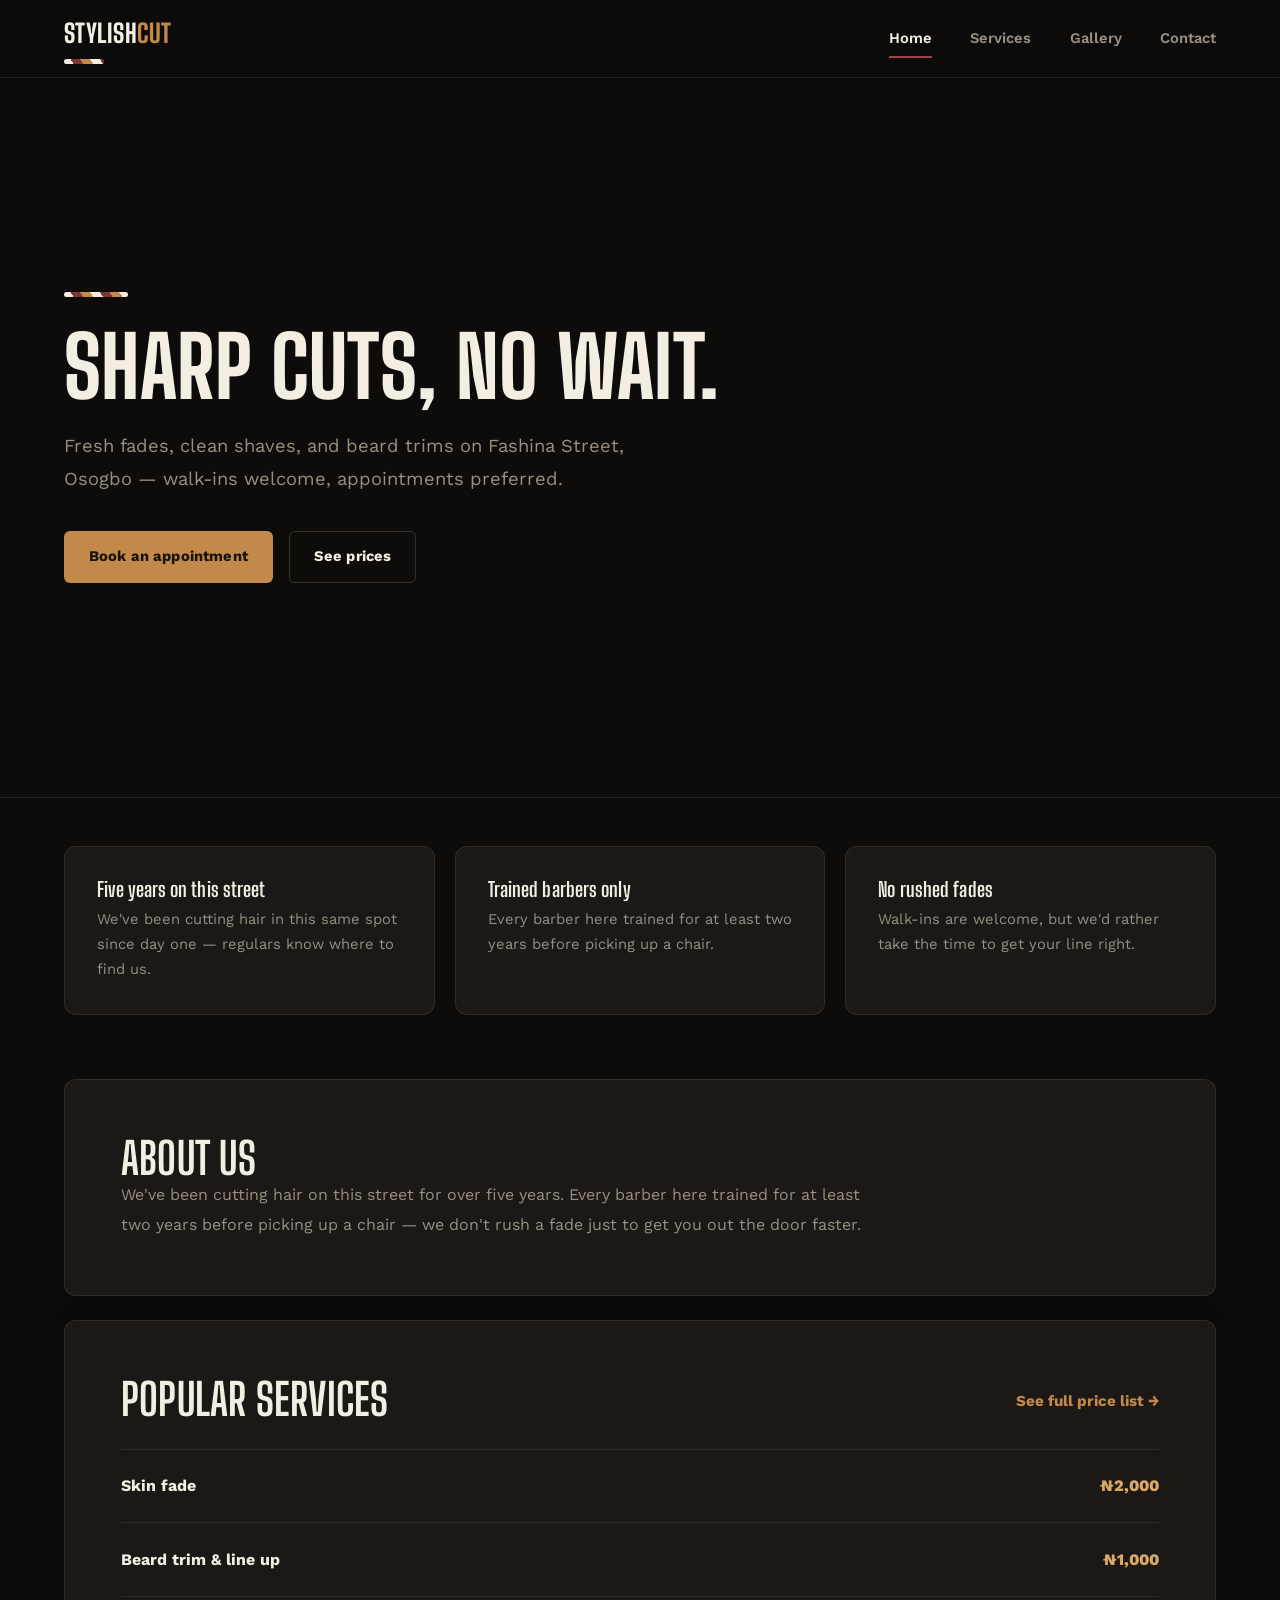
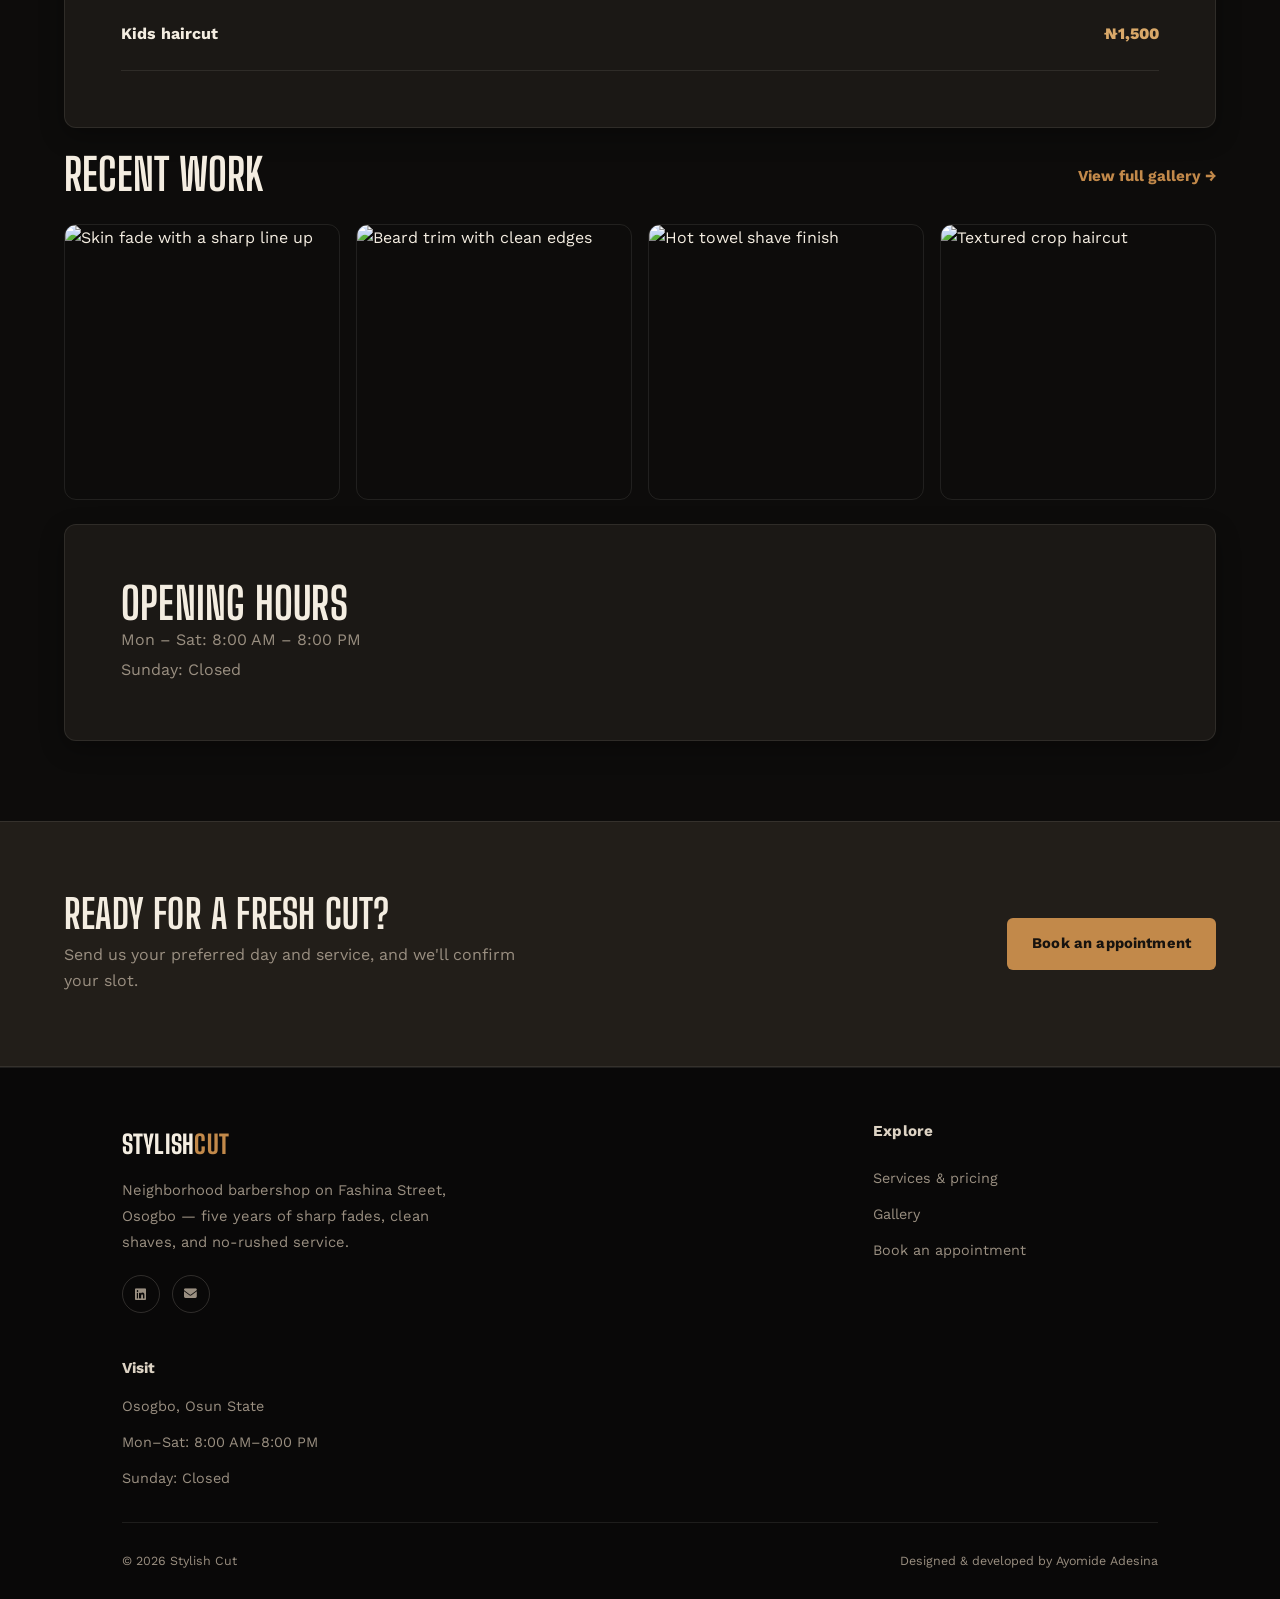
==== index.html @ ac700b98 "Add files via upload" ====
<!DOCTYPE html>
<html lang="en">
<head>
<meta charset="UTF-8">
<meta name="viewport" content="width=device-width, initial-scale=1.0">
<title>Stylish Cut — Barbershop in Osogbo, Osun State</title>
<meta name="description" content="Stylish Cut is a neighborhood barbershop on Fashina Street, Osogbo. Fresh fades, clean shaves, and beard trims — walk-ins welcome, appointments preferred.">
<link rel="icon" href="data:image/svg+xml,%3Csvg xmlns='http://www.w3.org/2000/svg' viewBox='0 0 32 32'%3E%3Crect width='32' height='32' rx='6' fill='%230d0c0b'/%3E%3Crect x='6' y='4' width='4' height='24' fill='%23f4ede1' transform='rotate(20 8 16)'/%3E%3Crect x='14' y='4' width='4' height='24' fill='%237f3535' transform='rotate(20 16 16)'/%3E%3Crect x='22' y='4' width='4' height='24' fill='%23c2894a' transform='rotate(20 24 16)'/%3E%3C/svg%3E">
<link rel="preconnect" href="https://fonts.googleapis.com">
<link rel="preconnect" href="https://fonts.gstatic.com" crossorigin>
<link href="https://fonts.googleapis.com/css2?family=Big+Shoulders+Display:wght@600;700;800;900&family=Work+Sans:wght@400;500;600;700&display=swap" rel="stylesheet">
<link rel="stylesheet" href="style.css">
<link rel="stylesheet" href="https://cdnjs.cloudflare.com/ajax/libs/font-awesome/6.5.1/css/all.min.css">
</head>
<body>

<a href="#main" class="skip-link">Skip to content</a>

<header class="site-header">
 <div class="brand">
 <a href="index.html" class="wordmark">Stylish<span>Cut</span></a>
 <span class="stripe" aria-hidden="true"></span>
 </div>
 <button class="nav-toggle" aria-label="Toggle menu" aria-expanded="false">
 <span class="nav-toggle-bars"><span></span><span></span><span></span></span>
 </button>
 <nav>
 <ul>
 <li><a href="index.html">Home</a></li>
 <li><a href="services.html">Services</a></li>
 <li><a href="gallery.html">Gallery</a></li>
 <li><a href="contact.html">Contact</a></li>
 </ul>
 </nav>
</header>

<main id="main">

 <!-- Hero -->
 <section class="hero">
 <span class="stripe" aria-hidden="true"></span>
 <h1>Sharp cuts, no wait.</h1>
 <p>Fresh fades, clean shaves, and beard trims on Fashina Street, Osogbo — walk-ins welcome, appointments preferred.</p>
 <div class="hero-actions">
 <a href="contact.html" class="btn">Book an appointment</a>
 <a href="services.html" class="btn btn-outline">See prices</a>
 </div>
 </section>

 <!-- Value props, drawn from the about copy -->
 <section class="value-grid" aria-label="Why choose Stylish Cut">
 <div class="value-card">
 <span class="stripe" aria-hidden="true"></span>
 <h3>Five years on this street</h3>
 <p>We've been cutting hair in this same spot since day one — regulars know where to find us.</p>
 </div>
 <div class="value-card">
 <span class="stripe" aria-hidden="true"></span>
 <h3>Trained barbers only</h3>
 <p>Every barber here trained for at least two years before picking up a chair.</p>
 </div>
 <div class="value-card">
 <span class="stripe" aria-hidden="true"></span>
 <h3>No rushed fades</h3>
 <p>Walk-ins are welcome, but we'd rather take the time to get your line right.</p>
 </div>
 </section>

 <!-- About blurb -->
 <section class="about-teaser">
 <h2>About us</h2>
 <p>We've been cutting hair on this street for over five years. Every barber here trained for at least two years before picking up a chair — we don't rush a fade just to get you out the door faster.</p>
 </section>

 <!-- Featured services -->
 <section class="services-teaser">
 <div class="section-heading">
 <div>
 <span class="stripe" aria-hidden="true"></span>
 <h2>Popular services</h2>
 </div>
 <a href="services.html">See full price list →</a>
 </div>
 <ul class="service-list">
 <li>
 <span class="service-name">Skin fade</span>
 <span class="service-price">₦2,000</span>
 </li>
 <li>
 <span class="service-name">Beard trim & line up</span>
 <span class="service-price">₦1,000</span>
 </li>
 <li>
 <span class="service-name">Kids haircut</span>
 <span class="service-price">₦1,500</span>
 </li>
 </ul>
 </section>

 <!-- Gallery preview -->
 <section class="gallery-preview">
 <div class="section-heading">
 <div>
 <span class="stripe" aria-hidden="true"></span>
 <h2>Recent work</h2>
 </div>
 <a href="gallery.html">View full gallery →</a>
 </div>
 <div class="gallery-preview-grid">
 <a href="gallery.html"><img src="images/gallery-1.webp" alt="Skin fade with a sharp line up"></a>
 <a href="gallery.html"><img src="images/gallery-3.webp" alt="Beard trim with clean edges"></a>
 <a href="gallery.html"><img src="images/gallery-5.webp" alt="Hot towel shave finish"></a>
 <a href="gallery.html"><img src="images/gallery-6.jpg" alt="Textured crop haircut"></a>
 </div>
 </section>

 <!-- Hours teaser -->
 <section class="hours-teaser">
 <h2>Opening hours</h2>
 <p>Mon – Sat: 8:00 AM – 8:00 PM<br>Sunday: Closed</p>
 </section>

 <!-- Closing CTA -->
 <div class="cta-band">
 <div>
 <h2>Ready for a fresh cut?</h2>
 <p>Send us your preferred day and service, and we'll confirm your slot.</p>
 </div>
 <a href="contact.html" class="btn">Book an appointment</a>
 </div>

</main>

<footer>
 <div class="footer-grid">
 <div class="footer-brand">
 <a href="index.html" class="wordmark">Stylish<span>Cut</span></a>
 <p>Neighborhood barbershop on Fashina Street, Osogbo — five years of sharp fades, clean shaves, and no-rushed service.</p>
 <!-- TODO: swap in the real social links when ready -->
 <div class="footer-social" aria-label="Social media">
         <a href="https://www.linkedin.com/in/ayomide-adesina-8258b2412"
           target="_blank"
           rel="noopener noreferrer"
           aria-label="LinkedIn">

            <i class="fa-brands fa-linkedin" aria-hidden="true"></i>
    <a href="mailto:adesinaa276@gmail.com"
           aria-label="Email">

            <i class="fa-solid fa-envelope" aria-hidden="true"></i>
 </div></div>
 
 <div class="footer-col">
 <h4>Explore</h4>
 <ul>
 <li><a href="services.html">Services & pricing</a></li>
 <li><a href="gallery.html">Gallery</a></li>
 <li><a href="contact.html">Book an appointment</a></li>
 </ul>
 </div>
 <div class="footer-col">
 <h4>Visit</h4>
 <ul>
 <li><span> Osogbo, Osun State</span></li>
 <li><span>Mon–Sat: 8:00 AM–8:00 PM</span></li>
 <li><span>Sunday: Closed</span></li>
 </ul>
 </div>
 </div>
 <div class="footer-bottom">
 <span>&copy; 2026 Stylish Cut</span>
 <span>Designed & developed by Ayomide Adesina</span>
 </div>
</footer>

<script src="script.js"></script>
</body>
</html>
---- style.css ----
/* =========================================================
   STYLISH CUT — barbershop website
   Design language: near-black grooming-lounge palette, brass
   and barber-pole burgundy accents, condensed display type for
   signage-style headlines, a recurring diagonal stripe motif
   (drawn from the barber pole) used as a structural divider.
   ========================================================= */

/* =========================
   1. DESIGN TOKENS
   ========================= */

:root {
    --bg: #0d0c0b;
    --bg-soft: #141210;
    --surface: #1b1815;
    --surface-alt: #221e19;

    --brass: #c2894a;
    --brass-light: #d9a869;
    --brass-dark: #9c6a35;

    --burgundy: #7f3535;
    --burgundy-light: #9c4747;

    --cream: #f4ede1;
    --cream-soft: #ddd3c4;
    --stone: #9a8f81;

    --border: rgba(244, 237, 225, 0.09);
    --border-strong: rgba(244, 237, 225, 0.16);

    --max-width: 1180px;
    --header-height: 78px;

    --radius-sm: 6px;
    --radius-md: 12px;
    --radius-lg: 18px;

    --shadow-sm: 0 8px 24px rgba(0, 0, 0, 0.30);
    --shadow-md: 0 20px 50px rgba(0, 0, 0, 0.40);

    --ease: 200ms cubic-bezier(0.4, 0, 0.2, 1);
    --ease-slow: 420ms cubic-bezier(0.4, 0, 0.2, 1);

    --stripe: repeating-linear-gradient(
        55deg,
        var(--cream) 0 8px,
        var(--burgundy) 8px 16px,
        var(--brass) 16px 24px
    );
}


/* =========================
   2. RESET / FOUNDATION
   ========================= */

* {
    margin: 0;
    padding: 0;
    box-sizing: border-box;
}

html {
    scroll-behavior: smooth;
    background: var(--bg);
}

@media (prefers-reduced-motion: reduce) {
    html {
        scroll-behavior: auto;
    }

    * {
        animation-duration: 0.01ms !important;
        animation-iteration-count: 1 !important;
        transition-duration: 0.01ms !important;
    }
}

body {
    min-height: 100vh;
    display: flex;
    flex-direction: column;

    font-family: "Work Sans", "Segoe UI", Arial, sans-serif;
    font-size: 16px;
    line-height: 1.6;

    background: var(--bg);
    color: var(--cream);

    overflow-x: hidden;
}

main {
    flex: 1;
}

img {
    display: block;
    width: 100%;
    max-width: 100%;
}

a {
    color: inherit;
    text-decoration: none;
}

ul {
    list-style: none;
}

button,
input,
select,
textarea {
    font: inherit;
    color: inherit;
}

button {
    border: 0;
    background: none;
}

::selection {
    background: var(--brass);
    color: var(--bg);
}

:focus-visible {
    outline: 2px solid var(--brass-light);
    outline-offset: 3px;
}

/* Skip link — hidden until keyboard-focused */
.skip-link {
    position: absolute;
    top: -100px;
    left: 1rem;
    z-index: 2000;

    padding: 0.75rem 1.25rem;
    background: var(--brass);
    color: var(--bg);
    font-weight: 700;
    border-radius: var(--radius-sm);

    transition: top var(--ease);
}

.skip-link:focus {
    top: 1rem;
}


/* =========================
   3. GLOBAL TYPOGRAPHY
   ========================= */

h1,
h2,
h3,
h4 {
    color: var(--cream);
    font-family: "Big Shoulders Display", "Work Sans", sans-serif;
    line-height: 1;
    letter-spacing: 0.005em;
}

h1 {
    font-size: clamp(2.75rem, 7vw, 5.25rem);
    font-weight: 800;
    text-transform: uppercase;
}

h2 {
    font-size: clamp(2rem, 4vw, 2.75rem);
    font-weight: 700;
    text-transform: uppercase;
}

h3 {
    font-size: 1.25rem;
    font-weight: 700;
}

p {
    color: var(--stone);
}

.lede {
    max-width: 640px;
    font-size: 1.05rem;
    line-height: 1.8;
    color: var(--cream-soft);
}

/* The recurring barber-pole stripe — used as a structural rule,
   never as decoration for its own sake: it marks the start of
   the header brand mark, page headers, and section transitions. */
.stripe {
    height: 5px;
    width: 64px;
    border-radius: 3px;
    background: var(--stripe);
}


/* =========================
   4. HEADER / NAVIGATION
   ========================= */

.site-header {
    position: sticky;
    top: 0;
    z-index: 1000;

    width: 100%;
    min-height: var(--header-height);

    display: flex;
    align-items: center;
    justify-content: space-between;
    gap: 40px;

    padding: 0 clamp(1.25rem, 5vw, 4rem);

    background: rgba(13, 12, 11, 0.94);
    border-bottom: 1px solid var(--border);
    backdrop-filter: blur(12px);
}

.brand {
    display: flex;
    flex-direction: column;
    gap: 6px;
    flex-shrink: 0;
}

.wordmark {
    font-family: "Big Shoulders Display", sans-serif;
    font-size: 1.6rem;
    font-weight: 800;
    letter-spacing: 0.01em;
    text-transform: uppercase;

    color: var(--cream);

    transition: color var(--ease);
}

.wordmark span {
    color: var(--brass);
}

.wordmark:hover {
    color: var(--brass-light);
}

.brand .stripe {
    width: 40px;
}

.site-header nav {
    display: block;
}

.site-header nav ul {
    display: flex;
    align-items: center;
    gap: clamp(1.25rem, 3vw, 2.5rem);
}

.site-header nav a {
    position: relative;
    display: inline-flex;
    align-items: center;
    gap: 0.4rem;

    padding: 8px 0;

    color: var(--stone);
    font-size: 0.92rem;
    font-weight: 600;

    transition: color var(--ease);
}

.site-header nav a::after {
    content: "";
    position: absolute;
    left: 0;
    bottom: 0;

    width: 0;
    height: 2px;

    background: var(--brass);

    transition: width var(--ease);
}

.site-header nav a:hover {
    color: var(--cream);
}

.site-header nav a:hover::after {
    width: 100%;
}

.site-header nav a[aria-current="page"] {
    color: var(--cream);
}

.site-header nav a[aria-current="page"]::after {
    width: 100%;
    background: var(--burgundy-light);
}

/* Hamburger — three bars that animate into an X. Hidden above the
   mobile breakpoint; re-enabled inside the mobile media query. */
.nav-toggle {
    display: none;

    width: 42px;
    height: 42px;
    padding: 0;

    align-items: center;
    justify-content: center;

    cursor: pointer;
}

.nav-toggle-bars {
    position: relative;
    width: 22px;
    height: 16px;
}

.nav-toggle-bars span {
    position: absolute;
    left: 0;
    width: 100%;
    height: 2px;
    background: var(--cream);
    border-radius: 2px;

    transition:
        transform var(--ease),
        opacity var(--ease),
        top var(--ease);
}

.nav-toggle-bars span:nth-child(1) { top: 0; }
.nav-toggle-bars span:nth-child(2) { top: 7px; }
.nav-toggle-bars span:nth-child(3) { top: 14px; }

.nav-toggle[aria-expanded="true"] .nav-toggle-bars span:nth-child(1) {
    top: 7px;
    transform: rotate(45deg);
}

.nav-toggle[aria-expanded="true"] .nav-toggle-bars span:nth-child(2) {
    opacity: 0;
}

.nav-toggle[aria-expanded="true"] .nav-toggle-bars span:nth-child(3) {
    top: 7px;
    transform: rotate(-45deg);
}


/* =========================
   5. SHARED PAGE LAYOUT
   ========================= */

.page-header {
    width: min(90%, var(--max-width));
    margin: 0 auto;

    padding: clamp(4rem, 9vw, 6.5rem) 0 3rem;
}

.page-header .stripe {
    margin-bottom: 1.25rem;
}

.page-header h1 {
    max-width: 850px;
    margin-bottom: 1rem;
}

.page-header p {
    max-width: 640px;
    font-size: 1.05rem;
    line-height: 1.8;
}

main > section:not(.hero) {
    width: min(90%, var(--max-width));
    margin-inline: auto;
}

.section-heading {
    display: flex;
    align-items: flex-end;
    justify-content: space-between;
    gap: 1.5rem;
    margin-bottom: 1.75rem;
}

.section-heading .stripe {
    margin-bottom: 0.85rem;
}

.section-heading > a {
    flex-shrink: 0;
    padding-bottom: 0.5rem;

    color: var(--brass);
    font-weight: 700;
    font-size: 0.95rem;

    transition: color var(--ease), transform var(--ease);
}

.section-heading > a:hover {
    color: var(--brass-light);
    transform: translateX(3px);
}


/* =========================
   6. HOME — HERO
   ========================= */

.hero {
    min-height: min(720px, calc(100vh - var(--header-height)));

    width: 100%;

    display: flex;
    flex-direction: column;
    justify-content: center;
    align-items: flex-start;

    padding: clamp(4rem, 10vw, 8rem) max(5%, calc((100% - var(--max-width)) / 2));

    background: var(--bg);
    border-bottom: 1px solid var(--border);
}

.hero .stripe {
    margin-bottom: 1.75rem;
}

.hero h1 {
    max-width: 900px;
    margin-bottom: 1.25rem;

    color: var(--cream);
}

.hero p {
    max-width: 620px;
    margin-bottom: 2.25rem;

    color: var(--stone);
    font-size: clamp(1rem, 2vw, 1.15rem);
    line-height: 1.8;
}

.hero-actions {
    display: flex;
    flex-wrap: wrap;
    gap: 1rem;
}


/* =========================
   7. BUTTONS
   ========================= */

.btn,
form button[type="submit"] {
    display: inline-flex;
    align-items: center;
    justify-content: center;

    min-height: 50px;
    padding: 0.85rem 1.5rem;

    border: 1px solid transparent;
    border-radius: var(--radius-sm);

    background: var(--brass);
    color: #17130f;

    font-size: 0.92rem;
    font-weight: 700;
    letter-spacing: 0.01em;

    cursor: pointer;

    transition:
        background var(--ease),
        color var(--ease),
        transform var(--ease),
        box-shadow var(--ease),
        border-color var(--ease);
}

.btn:hover,
form button[type="submit"]:hover {
    background: var(--brass-light);
    transform: translateY(-2px);
    box-shadow: 0 10px 25px rgba(194, 137, 74, 0.22);
}

.btn:active,
form button[type="submit"]:active {
    transform: translateY(0);
}

.btn-outline {
    background: transparent;
    border-color: var(--border-strong);
    color: var(--cream);
}

.btn-outline:hover {
    background: var(--surface);
    border-color: var(--brass);
    color: var(--cream);
    box-shadow: none;
}


/* =========================
   8. HOME — CONTENT SECTIONS
   ========================= */

.about-teaser,
.services-teaser,
.hours-teaser {
    width: min(90%, var(--max-width));
    margin: 1.5rem auto 0;

    padding: clamp(2rem, 5vw, 3.5rem);

    background: var(--surface);
    border: 1px solid var(--border);
    border-radius: var(--radius-md);

    box-shadow: var(--shadow-sm);
}

.about-teaser {
    margin-top: clamp(2rem, 5vw, 4rem);
}

.about-teaser p,
.hours-teaser p {
    max-width: 760px;
    color: var(--stone);
    line-height: 1.85;
}

.services-teaser {
    margin-top: 1.5rem;
}

.hours-teaser {
    margin-bottom: 0;
}

/* Value props — three facts already established in the copy
   (years running, barber training, walk-in policy), presented as
   a grid instead of buried inside a paragraph. */
.value-grid {
    display: grid;
    grid-template-columns: repeat(3, minmax(0, 1fr));
    gap: 1.25rem;

    width: min(90%, var(--max-width));
    margin: clamp(2rem, 5vw, 3rem) auto 0;
}

.value-card {
    padding: clamp(1.5rem, 3vw, 2rem);

    background: var(--surface);
    border: 1px solid var(--border);
    border-radius: var(--radius-md);
}

.value-card .stripe {
    margin-bottom: 1rem;
}

.value-card h3 {
    margin-bottom: 0.5rem;
}

.value-card p {
    font-size: 0.92rem;
    line-height: 1.7;
}

/* Home — gallery preview strip */
.gallery-preview {
    margin-top: 1.5rem;
}

.gallery-preview-grid {
    display: grid;
    grid-template-columns: repeat(4, minmax(0, 1fr));
    gap: 1rem;
}

.gallery-preview-grid a {
    display: block;
    overflow: hidden;
    border-radius: var(--radius-md);
    border: 1px solid var(--border);
}

.gallery-preview-grid img {
    aspect-ratio: 1 / 1;
    object-fit: cover;
    transition: transform var(--ease-slow);
}

.gallery-preview-grid a:hover img {
    transform: scale(1.06);
}

/* Closing CTA band before the footer */
.cta-band {
    width: 100%;
    margin-top: clamp(3rem, 7vw, 5rem);
    padding: clamp(3rem, 7vw, 4.5rem) max(5%, calc((100% - var(--max-width)) / 2));

    display: flex;
    flex-wrap: wrap;
    align-items: center;
    justify-content: space-between;
    gap: 1.5rem;

    background: var(--surface-alt);
    border-top: 1px solid var(--border);
    border-bottom: 1px solid var(--border);
}

.cta-band h2 {
    font-size: clamp(1.75rem, 3.5vw, 2.5rem);
}

.cta-band p {
    max-width: 480px;
    margin-top: 0.5rem;
}


/* =========================
   9. SERVICE LISTS
   ========================= */

.service-list {
    display: grid;
    gap: 0;
}

.service-list li {
    min-height: 74px;

    display: flex;
    align-items: center;
    justify-content: space-between;
    gap: 2rem;

    padding: 1.15rem 0;

    border-bottom: 1px solid var(--border);
}

.service-list li:first-child {
    border-top: 1px solid var(--border);
}

.service-list li > div {
    min-width: 0;
}

.service-name {
    display: block;

    color: var(--cream);
    font-size: 1rem;
    font-weight: 700;
}

.service-desc {
    display: block;
    margin-top: 0.25rem;

    color: var(--stone);
    font-size: 0.9rem;
    line-height: 1.55;
}

.service-price {
    flex-shrink: 0;

    color: var(--brass-light);
    font-size: 1rem;
    font-weight: 800;
    white-space: nowrap;
}


/* =========================
   10. SERVICES PAGE
   ========================= */

.service-category {
    width: min(90%, 900px);
    margin: 0 auto 1.5rem;

    padding: clamp(1.5rem, 4vw, 2.5rem);

    background: var(--surface);
    border: 1px solid var(--border);
    border-radius: var(--radius-md);

    box-shadow: var(--shadow-sm);
}

.service-category:last-of-type {
    margin-bottom: clamp(3rem, 7vw, 4.5rem);
}

.service-category h2 {
    font-size: clamp(1.4rem, 2.5vw, 1.75rem);
    margin-bottom: 1.5rem;
}

.service-category .service-list li {
    min-height: 78px;
}

.service-category .service-list li:hover .service-name {
    color: var(--brass-light);
}

.service-category .service-list li:hover .service-price {
    color: var(--brass-light);
}

.services-note {
    width: min(90%, 900px);
    margin: 0 auto clamp(3rem, 7vw, 4.5rem);
    padding: clamp(1.5rem, 4vw, 2rem);

    display: flex;
    flex-wrap: wrap;
    align-items: center;
    justify-content: space-between;
    gap: 1.25rem;

    background: var(--surface-alt);
    border: 1px solid var(--border);
    border-radius: var(--radius-md);
}

.services-note p {
    max-width: 460px;
}


/* =========================
   11. GALLERY PAGE
   ========================= */

.gallery-filters {
    width: min(90%, var(--max-width));
    margin: 0 auto 1.75rem;

    display: flex;
    flex-wrap: wrap;
    gap: 0.6rem;
}

.filter-btn {
    padding: 0.55rem 1.1rem;

    border: 1px solid var(--border-strong);
    border-radius: 999px;

    color: var(--stone);
    font-size: 0.85rem;
    font-weight: 600;

    cursor: pointer;
    transition: all var(--ease);
}

.filter-btn:hover {
    border-color: var(--brass);
    color: var(--cream);
}

.filter-btn.is-active {
    background: var(--brass);
    border-color: var(--brass);
    color: #17130f;
}

.gallery-grid {
    width: min(90%, var(--max-width));
    margin: 0 auto clamp(3.5rem, 7vw, 6rem);

    display: grid;
    grid-template-columns: repeat(3, minmax(0, 1fr));
    gap: 1.25rem;
}

.gallery-grid figure {
    overflow: hidden;

    background: var(--surface);
    border: 1px solid var(--border);
    border-radius: var(--radius-md);

    box-shadow: var(--shadow-sm);

    transition: opacity var(--ease), transform var(--ease);
}

.gallery-grid figure.is-hidden {
    display: none;
}

.gallery-grid button.gallery-item {
    display: block;
    width: 100%;
    cursor: pointer;
    text-align: left;
}

.gallery-grid img {
    width: 100%;
    aspect-ratio: 4 / 3;
    object-fit: cover;
    object-position: center;

    transition:
        transform 450ms ease,
        filter 450ms ease;
}

.gallery-grid button.gallery-item:hover img {
    transform: scale(1.035);
    filter: brightness(1.06);
}

.gallery-grid figcaption {
    padding: 1rem 1.1rem;

    background: var(--surface);
    color: var(--cream-soft);

    font-size: 0.92rem;
    font-weight: 700;
}

/* Lightbox */
.lightbox {
    position: fixed;
    inset: 0;
    z-index: 2000;

    display: none;
    align-items: center;
    justify-content: center;

    padding: 5vh 5vw;

    background: rgba(9, 8, 7, 0.9);
    backdrop-filter: blur(4px);
}

.lightbox.is-open {
    display: flex;
}

.lightbox-content {
    position: relative;
    width: min(100%, 720px);

    background: var(--surface);
    border: 1px solid var(--border-strong);
    border-radius: var(--radius-md);
    overflow: hidden;

    box-shadow: var(--shadow-md);
}

.lightbox-content img {
    aspect-ratio: 4 / 3;
    object-fit: cover;
}

.lightbox-caption {
    display: flex;
    align-items: center;
    justify-content: space-between;
    gap: 1rem;
    flex-wrap: wrap;

    padding: 1.25rem 1.5rem;
}

.lightbox-caption h3 {
    font-family: "Work Sans", sans-serif;
    text-transform: none;
    font-size: 1.05rem;
}

.lightbox-close {
    position: absolute;
    top: 0.75rem;
    right: 0.75rem;

    width: 40px;
    height: 40px;

    display: flex;
    align-items: center;
    justify-content: center;

    background: rgba(13, 12, 11, 0.65);
    border-radius: 50%;
    color: var(--cream);
    font-size: 1.25rem;

    cursor: pointer;
}

.lightbox-close:hover {
    background: var(--burgundy);
}


/* =========================
   12. CONTACT PAGE
   ========================= */

.contact-layout {
    width: min(90%, var(--max-width));
    margin: 0 auto clamp(3.5rem, 7vw, 5rem);

    display: grid;
    grid-template-columns: minmax(240px, 0.75fr) minmax(320px, 1.25fr);
    gap: clamp(1.5rem, 5vw, 4rem);
    align-items: start;
}

.contact-info,
.contact-layout form {
    padding: clamp(1.5rem, 4vw, 2.5rem);

    background: var(--surface);
    border: 1px solid var(--border);
    border-radius: var(--radius-md);

    box-shadow: var(--shadow-sm);
}

.contact-info dt {
    margin-top: 1.5rem;

    color: var(--brass);
    font-size: 0.78rem;
    font-weight: 800;
    letter-spacing: 0.08em;
}

.contact-info dt:first-child {
    margin-top: 0;
}

.contact-info dd {
    margin-top: 0.35rem;

    color: var(--cream-soft);
    line-height: 1.7;
}

.contact-info a {
    color: var(--brass);
    font-weight: 700;

    transition: color var(--ease);
}

.contact-info a:hover {
    color: var(--brass-light);
}

.contact-layout form {
    display: grid;
    gap: 1.25rem;
}

.contact-layout form > div {
    display: grid;
    gap: 0.45rem;
}

.contact-layout label {
    color: var(--cream-soft);
    font-size: 0.9rem;
    font-weight: 700;
}

.hint {
    font-size: 0.8rem;
    color: var(--stone);
}

.contact-layout input,
.contact-layout select,
.contact-layout textarea {
    width: 100%;
    min-height: 50px;

    padding: 0.8rem 0.95rem;

    border: 1px solid var(--border-strong);
    border-radius: var(--radius-sm);

    background: #141210;
    color: var(--cream);

    outline: none;

    transition:
        border-color var(--ease),
        box-shadow var(--ease),
        background var(--ease);
}

.contact-layout input.has-error,
.contact-layout select.has-error {
    border-color: var(--burgundy-light);
}

.field-error {
    min-height: 1.1rem;
    color: var(--burgundy-light);
    font-size: 0.8rem;
}

.contact-layout input::placeholder,
.contact-layout textarea::placeholder {
    color: #7a7267;
}

.contact-layout input:hover,
.contact-layout select:hover,
.contact-layout textarea:hover {
    border-color: #565049;
}

.contact-layout input:focus,
.contact-layout select:focus,
.contact-layout textarea:focus {
    border-color: var(--brass);
    background: #171512;
    box-shadow: 0 0 0 3px rgba(194, 137, 74, 0.15);
}

.contact-layout select {
    cursor: pointer;
}

.contact-layout form button[type="submit"] {
    width: 100%;
    margin-top: 0.35rem;
}

.form-status {
    min-height: 1.5rem;
    font-size: 0.9rem;
}

.form-status.is-success {
    color: var(--brass-light);
}

.form-status.is-error {
    color: var(--burgundy-light);
}

/* Map */
.map-wrap {
    width: min(90%, var(--max-width));
    margin: 0 auto clamp(3.5rem, 7vw, 5rem);

    overflow: hidden;
    border-radius: var(--radius-md);
    border: 1px solid var(--border);
    box-shadow: var(--shadow-sm);
}

.map-wrap iframe {
    width: 100%;
    height: 340px;
    border: 0;
    filter: grayscale(0.3) invert(0.92) contrast(0.9);
    display: block;
}

/* FAQ accordion */
.faq {
    width: min(90%, var(--max-width));
    margin: 0 auto clamp(3.5rem, 7vw, 5rem);
}

.faq-item {
    border-bottom: 1px solid var(--border);
}

.faq-item:first-child {
    border-top: 1px solid var(--border);
}

.faq-question {
    width: 100%;
    padding: 1.35rem 0;

    display: flex;
    align-items: center;
    justify-content: space-between;
    gap: 1rem;

    text-align: left;
    color: var(--cream);
    font-size: 1rem;
    font-weight: 700;

    cursor: pointer;
}

.faq-icon {
    flex-shrink: 0;
    position: relative;
    width: 18px;
    height: 18px;
}

.faq-icon::before,
.faq-icon::after {
    content: "";
    position: absolute;
    top: 50%;
    left: 50%;
    background: var(--brass);
    transition: transform var(--ease);
}

.faq-icon::before {
    width: 100%;
    height: 2px;
    transform: translate(-50%, -50%);
}

.faq-icon::after {
    width: 2px;
    height: 100%;
    transform: translate(-50%, -50%);
}

.faq-question[aria-expanded="true"] .faq-icon::after {
    transform: translate(-50%, -50%) rotate(90deg) scale(0);
}

.faq-answer {
    display: grid;
    grid-template-rows: 0fr;
    transition: grid-template-rows var(--ease-slow);
}

.faq-question[aria-expanded="true"] + .faq-answer {
    grid-template-rows: 1fr;
}

.faq-answer > p {
    overflow: hidden;
    padding-bottom: 1.35rem;
    max-width: 640px;
    line-height: 1.75;
}


/* =========================
   13. FOOTER
   ========================= */

footer {
    width: 100%;

    padding: clamp(2.5rem, 6vw, 3.5rem) clamp(1.25rem, 5vw, 4rem) 1.75rem;

    background: #090808;
    border-top: 1px solid var(--border);
}

.footer-grid {
    width: min(90%, var(--max-width));
    margin: 0 auto;

    display: grid;
    grid-template-columns: 1.3fr 1fr 1fr;
    gap: clamp(2rem, 5vw, 3rem);

    padding-bottom: 2rem;
}

.footer-brand .wordmark {
    display: inline-block;
    margin-bottom: 0.85rem;
}

.footer-brand p {
    max-width: 340px;
    font-size: 0.92rem;
    line-height: 1.75;
}

.footer-social {
    display: flex;
    gap: 0.75rem;
    margin-top: 1.25rem;
}

.footer-social a {
    width: 38px;
    height: 38px;

    display: flex;
    align-items: center;
    justify-content: center;

    border: 1px solid var(--border-strong);
    border-radius: 50%;

    font-size: 0.8rem;
    font-weight: 700;
    color: var(--stone);

    transition: all var(--ease);
}

.footer-social a:hover {
    border-color: var(--brass);
    color: var(--brass-light);
}

.footer-col h4 {
    margin-bottom: 1rem;
    font-family: "Work Sans", sans-serif;
    text-transform: none;
    font-size: 0.95rem;
    color: var(--cream-soft);
}

.footer-col ul {
    display: grid;
    gap: 0.65rem;
}

.footer-col a,
.footer-col span {
    font-size: 0.9rem;
    color: var(--stone);
}

.footer-col a {
    transition: color var(--ease);
}

.footer-col a:hover {
    color: var(--brass-light);
}

.footer-bottom {
    width: min(90%, var(--max-width));
    margin: 0 auto;
    padding-top: 1.75rem;

    display: flex;
    flex-wrap: wrap;
    align-items: center;
    justify-content: space-between;
    gap: 0.5rem 1.5rem;

    border-top: 1px solid var(--border);

    color: var(--stone);
    font-size: 0.78rem;
}


/* =========================
   14. RESPONSIVE — TABLET
   ========================= */

@media (max-width: 900px) {
    .site-header {
        gap: 20px;
    }

    .site-header nav ul {
        gap: 1.25rem;
    }

    .value-grid {
        grid-template-columns: 1fr;
    }

    .gallery-grid,
    .gallery-preview-grid {
        grid-template-columns: repeat(2, minmax(0, 1fr));
    }

    .contact-layout {
        grid-template-columns: 1fr;
    }

    .footer-grid {
        grid-template-columns: 1fr 1fr;
    }

    .footer-brand {
        grid-column: 1 / -1;
    }
}


/* =========================
   15. RESPONSIVE — MOBILE
   ========================= */

@media (max-width: 680px) {
    :root {
        --header-height: auto;
    }

    .site-header {
        position: relative;

        min-height: 70px;

        padding: 1rem 5%;

        align-items: center;
    }

    .site-header nav {
        position: absolute;
        top: 100%;
        left: 0;
        right: 0;

        display: none;

        background: var(--bg-soft);
        border-bottom: 1px solid var(--border);
    }

    .site-header nav.nav-open {
        display: block;
    }

    .nav-toggle {
        display: inline-flex;
    }

    .site-header nav ul {
        flex-direction: column;
        align-items: flex-start;
        gap: 0.25rem;
        padding: 0.5rem 5% 1.25rem;
    }

    .site-header nav a {
        width: 100%;
        padding: 0.75rem 0;
        font-size: 0.95rem;
    }

    .site-header nav a::after {
        display: none;
    }

    .hero {
        min-height: auto;
        padding: 3.5rem 5% 3.5rem;
    }

    .page-header {
        padding-top: 3rem;
        padding-bottom: 2.25rem;
    }

    .about-teaser,
    .services-teaser,
    .hours-teaser,
    .service-category,
    .contact-info,
    .contact-layout form,
    .services-note {
        padding: 1.5rem;
    }

    .value-grid,
    .gallery-grid,
    .gallery-preview-grid {
        width: 90%;
        grid-template-columns: 1fr;
        gap: 1rem;
    }

    .gallery-grid img {
        aspect-ratio: 16 / 11;
    }

    .service-list li {
        align-items: flex-start;
        gap: 1rem;
    }

    .service-price {
        padding-top: 2px;
        font-size: 0.95rem;
    }

    .cta-band {
        flex-direction: column;
        align-items: flex-start;
    }

    .footer-grid {
        grid-template-columns: 1fr;
        gap: 2rem;
    }

    .footer-bottom {
        flex-direction: column;
        align-items: flex-start;
    }
}


/* =========================
   16. SMALL PHONES
   ========================= */

@media (max-width: 420px) {
    .hero-actions {
        flex-direction: column;
        width: 100%;
    }

    .btn,
    form button[type="submit"] {
        width: 100%;
    }

    .service-list li {
        flex-direction: column;
    }

    .service-price {
        align-self: flex-start;
    }

    .lightbox-caption {
        flex-direction: column;
        align-items: flex-start;
    }
}
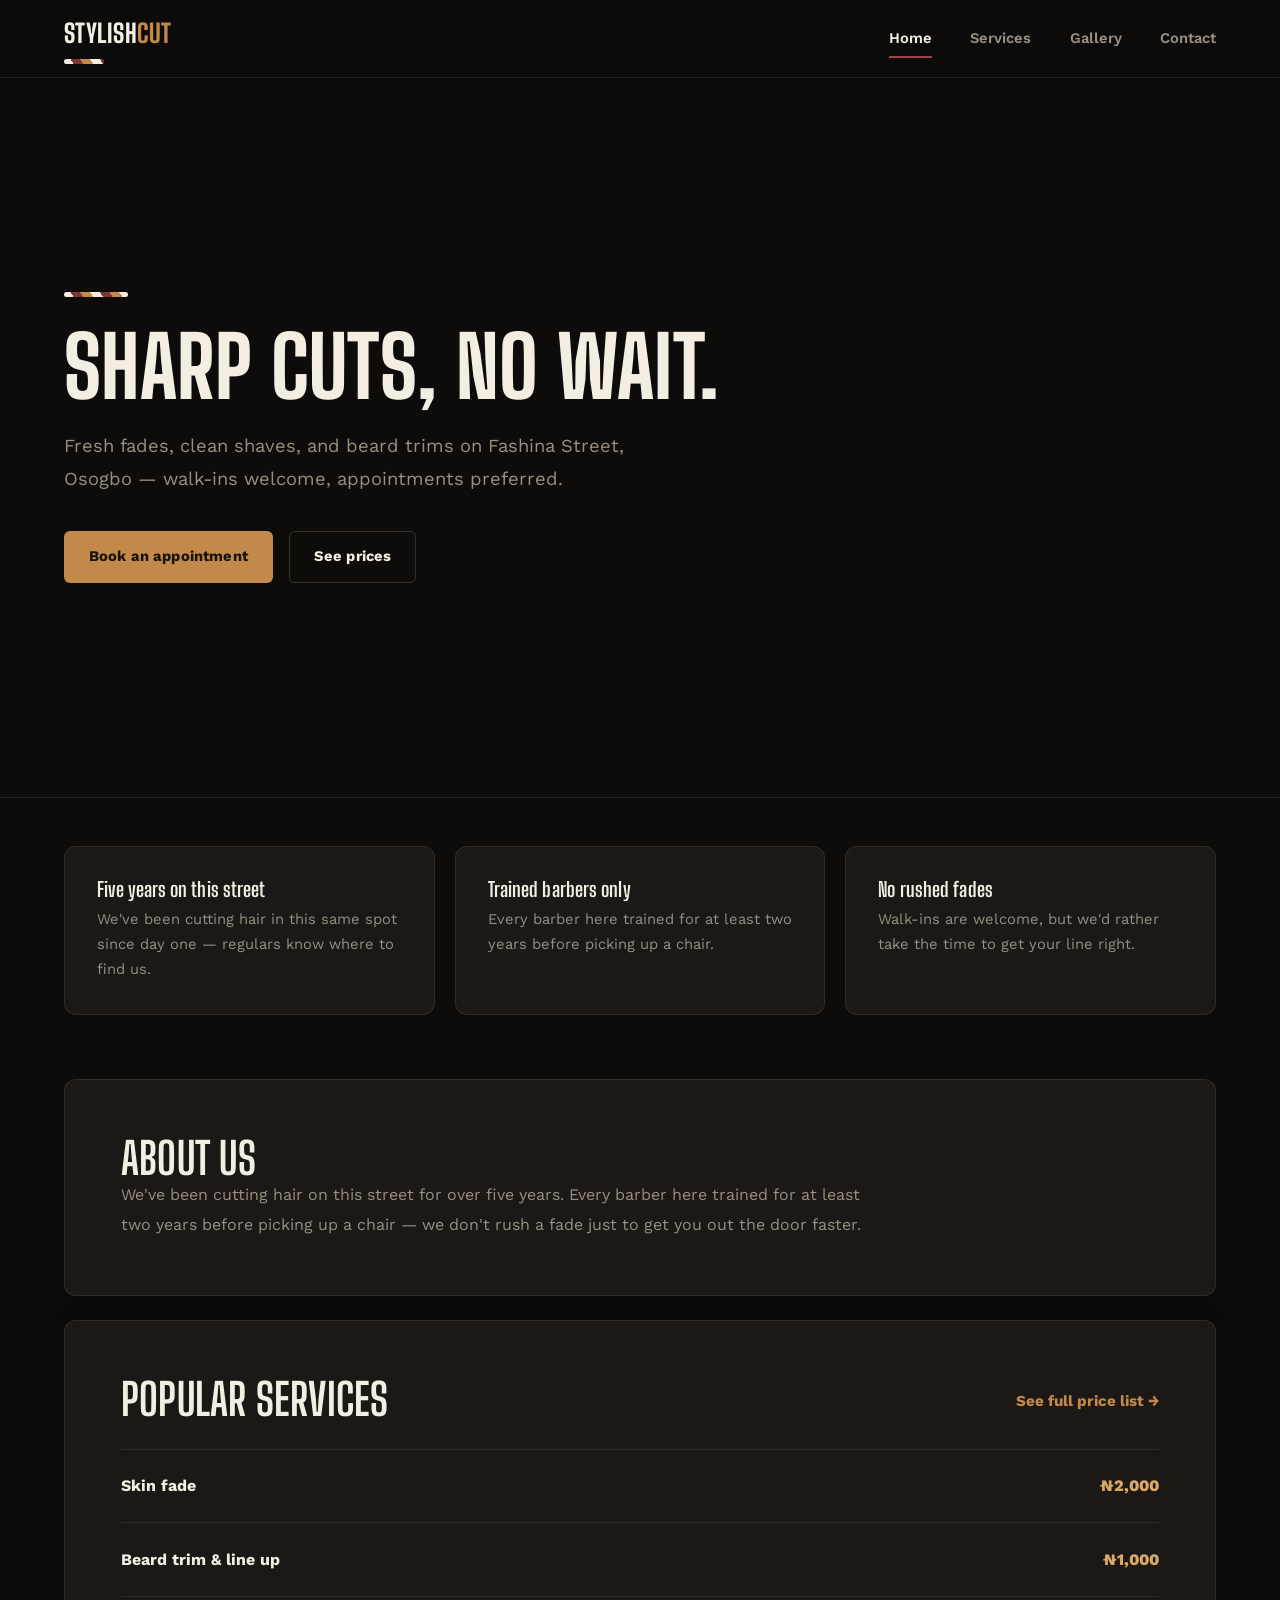
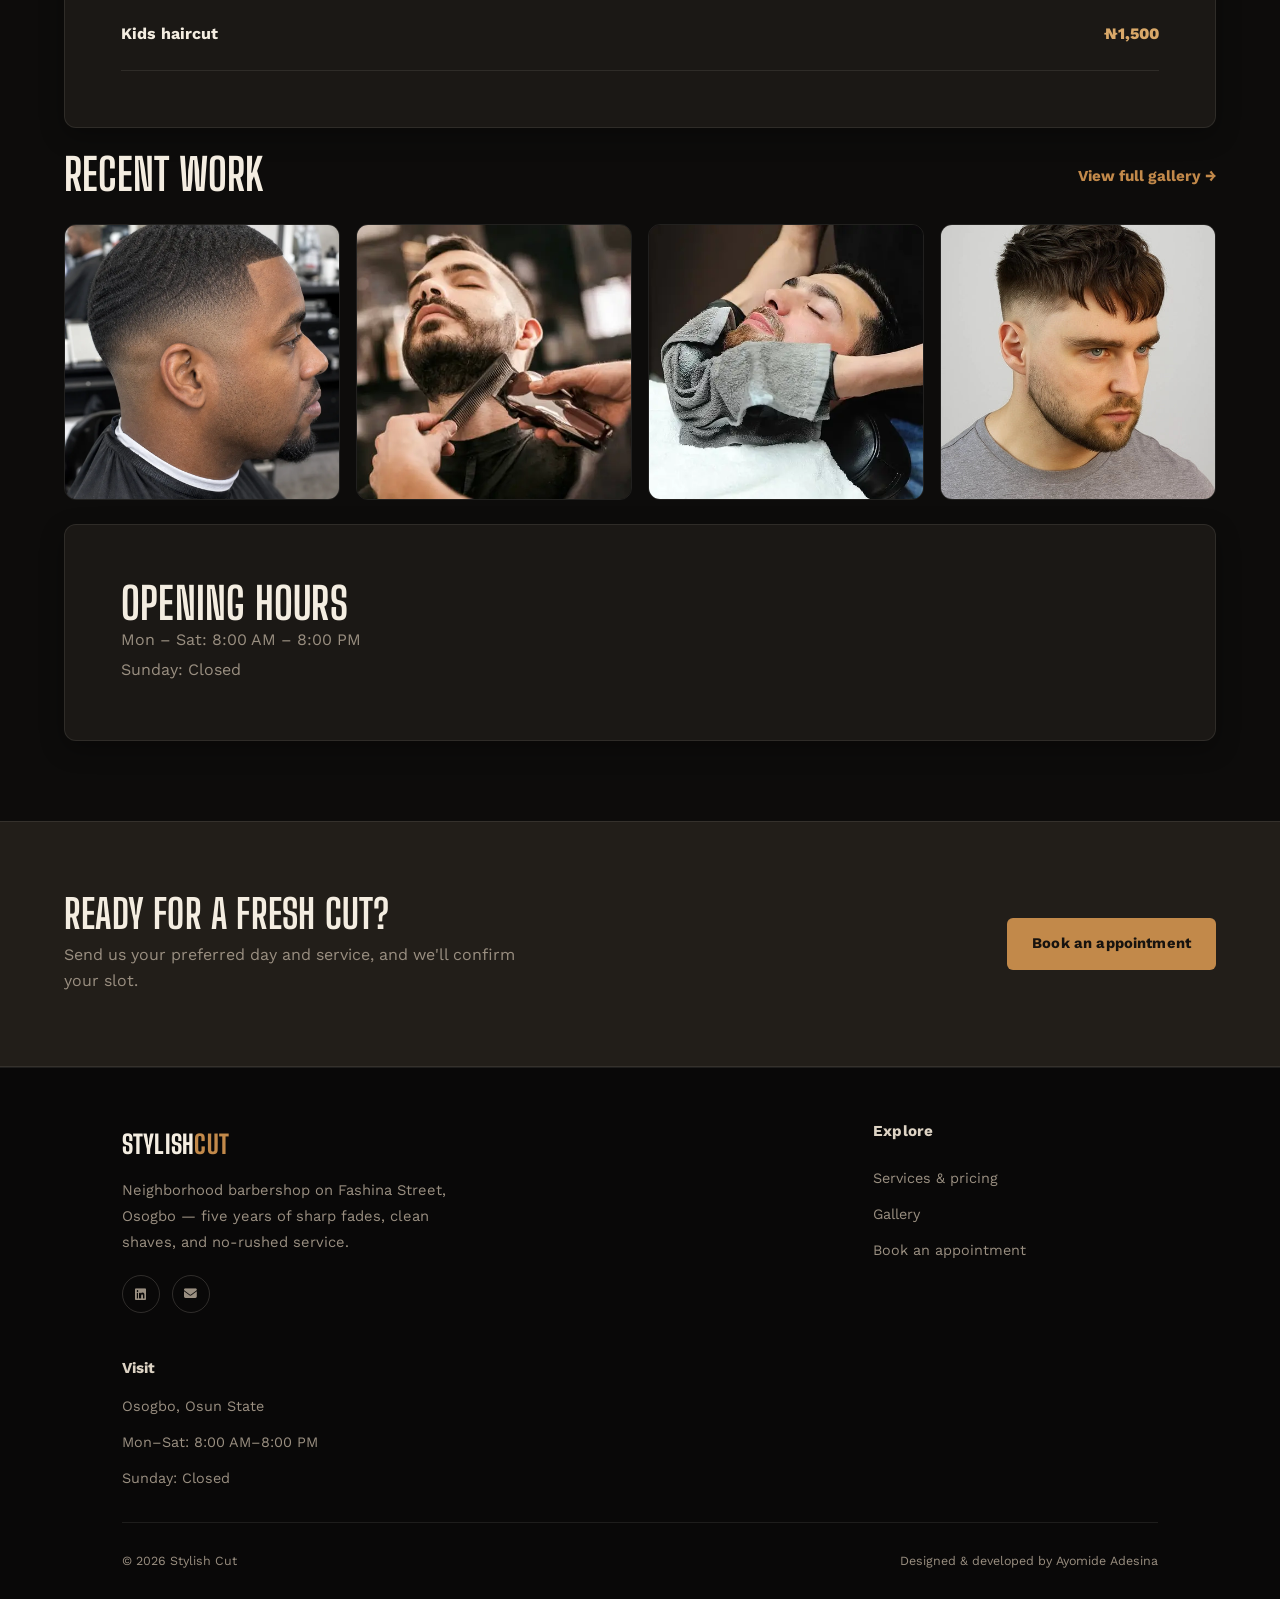
==== commit ca67e297: "Update index.html" ====
--- a/index.html
+++ b/index.html
@@ -107,10 +107,10 @@
  <a href="gallery.html">View full gallery →</a>
  </div>
  <div class="gallery-preview-grid">
- <a href="gallery.html"><img src="images/gallery-1.webp" alt="Skin fade with a sharp line up"></a>
- <a href="gallery.html"><img src="images/gallery-3.webp" alt="Beard trim with clean edges"></a>
- <a href="gallery.html"><img src="images/gallery-5.webp" alt="Hot towel shave finish"></a>
- <a href="gallery.html"><img src="images/gallery-6.jpg" alt="Textured crop haircut"></a>
+ <a href="gallery.html"><img src="gallery-1.webp" alt="Skin fade with a sharp line up"></a>
+ <a href="gallery.html"><img src="gallery-3.webp" alt="Beard trim with clean edges"></a>
+ <a href="gallery.html"><img src="gallery-5.webp" alt="Hot towel shave finish"></a>
+ <a href="gallery.html"><img src="gallery-6.jpg" alt="Textured crop haircut"></a>
  </div>
  </section>
 
